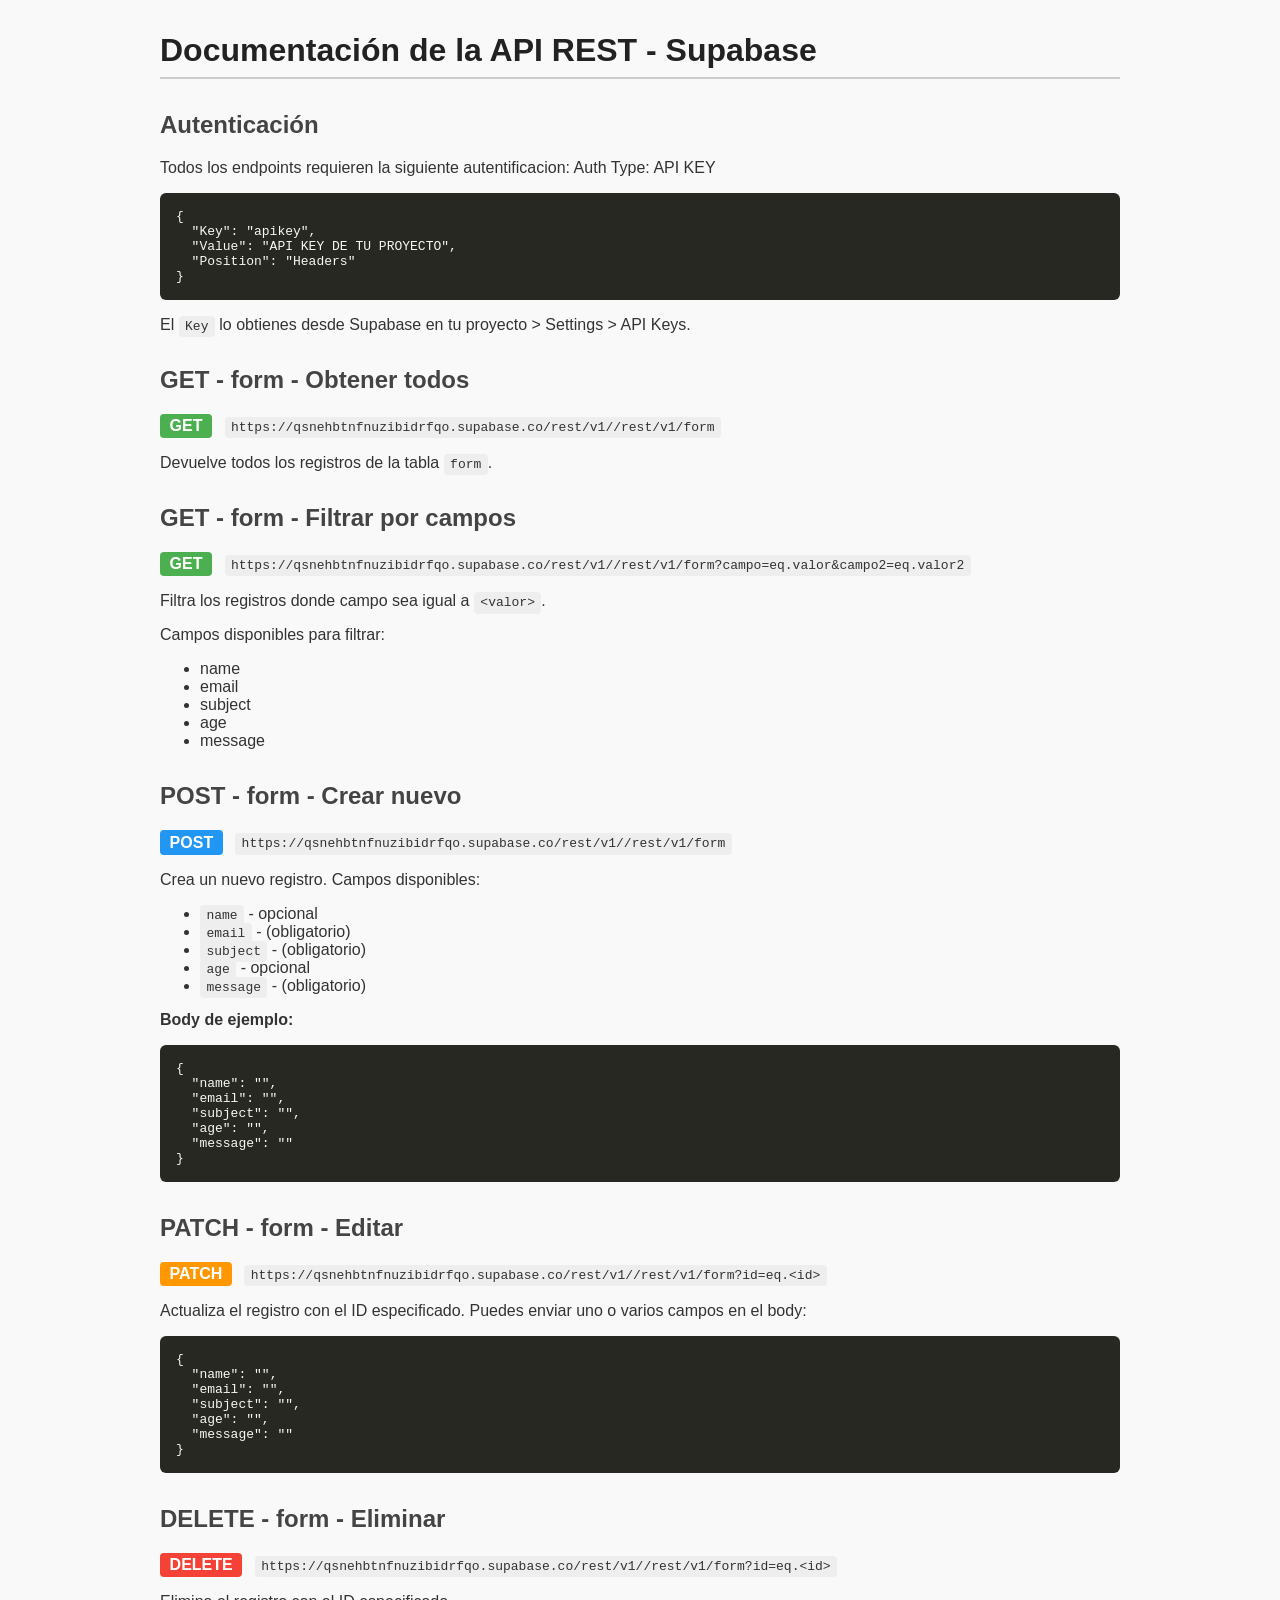
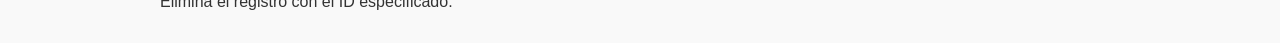
==== apidoc.html @ 04a36836 "added api docs" ====
<!DOCTYPE html>
<!-- saved from url=(0067)https://bootcamp-qa.github.io/ReportGenerator/documentacionapi.html -->
<html lang="es"><head><meta http-equiv="Content-Type" content="text/html; charset=UTF-8">
  
  <title>Documentación API Supabase</title>
  <style>
    body {
      font-family: 'Segoe UI', sans-serif;
      margin: 2rem auto;
      max-width: 960px;
      background: #f9f9f9;
      color: #333;
    }
    h1 { color: #222; border-bottom: 2px solid #ccc; padding-bottom: 0.5rem; }
    h2 { margin-top: 2rem; color: #444; }
    code { background: #eee; padding: 0.2rem 0.4rem; border-radius: 4px; }
    pre {
      background: #272822;
      color: #f8f8f2;
      padding: 1rem;
      border-radius: 6px;
      overflow-x: auto;
    }
    .method {
      display: inline-block;
      font-weight: bold;
      padding: 0.2rem 0.6rem;
      border-radius: 4px;
      margin-right: 0.5rem;
      color: white;
    }
    .GET { background: #4caf50; }
    .POST { background: #2196f3; }
    .PATCH { background: #ff9800; }
    .DELETE { background: #f44336; }

    label {
      display: block;
      margin-top: 1rem;
      font-weight: bold;
    }
    input[type=text] {
      width: 100%;
      padding: 0.5rem;
      font-size: 1rem;
      margin-top: 0.3rem;
      box-sizing: border-box;
    }
    button {
      margin-top: 1.5rem;
      padding: 0.6rem 1rem;
      font-size: 1rem;
      cursor: pointer;
    }
  </style>
</head>
<body>

<h1>Documentación de la API REST - Supabase</h1>

<form id="form" onsubmit="return false;" style="display: none;">
  <label for="tableName">Nombre de la tabla:</label>
  <input type="text" id="tableName" placeholder="clientes" required="">

  <label for="columns">Columnas (separadas por coma, * indica obligatorio):</label>
  <input type="text" id="columns" placeholder="nombre, telefono*, correo*" required="">

  <label for="baseUrl">Base URL:</label>
  <input type="text" id="baseUrl" placeholder="https://proyecto.supabase.co" required="">

  <button onclick="generate()">GENERAR DOCUMENTACION API</button>
</form>

<!-- Aquí pondremos la documentación generada -->
<div id="docs" style="margin-top:2rem;">
        <h2>Autenticación</h2>
    <p>Todos los endpoints requieren la siguiente autentificacion: Auth Type: API KEY</p>
    <pre>{
  "Key": "apikey",
  "Value": "API KEY DE TU PROYECTO",
  "Position": "Headers"
}</pre>
    <p>El <code>Key</code> lo obtienes desde Supabase en tu proyecto &gt; Settings &gt; API Keys.</p>
  
    <h2>GET - form - Obtener todos </h2>
    <p><span class="method GET">GET</span> <code>https://qsnehbtnfnuzibidrfqo.supabase.co/rest/v1//rest/v1/form</code></p>
    <p>Devuelve todos los registros de la tabla <code>form</code>.</p>

    <h2>GET - form - Filtrar por campos</h2>
    <p><span class="method GET">GET</span> <code>https://qsnehbtnfnuzibidrfqo.supabase.co/rest/v1//rest/v1/form?campo=eq.valor&amp;campo2=eq.valor2</code></p>
    <p>Filtra los registros donde campo sea igual a <code>&lt;valor&gt;</code>.</p>
    <p>Campos disponibles para filtrar:</p>
    <ul>
      <li>name</li><li>email</li><li>subject</li><li>age</li><li>message</li>
    </ul>

    <h2>POST - form - Crear nuevo</h2>
    <p><span class="method POST">POST</span> <code>https://qsnehbtnfnuzibidrfqo.supabase.co/rest/v1//rest/v1/form</code></p>
    <p>Crea un nuevo registro. Campos disponibles:</p>
    <ul>
      <li><code>name</code> - opcional</li><li><code>email</code> -  (obligatorio)</li><li><code>subject</code> -  (obligatorio)</li><li><code>age</code> - opcional</li><li><code>message</code> -  (obligatorio)</li>
    </ul>
    <p><strong>Body de ejemplo:</strong></p>
    <pre>{
  "name": "",
  "email": "",
  "subject": "",
  "age": "",
  "message": ""
}</pre>

    <h2>PATCH - form - Editar </h2>
    <p><span class="method PATCH">PATCH</span> <code>https://qsnehbtnfnuzibidrfqo.supabase.co/rest/v1//rest/v1/form?id=eq.&lt;id&gt;</code></p>
    <p>Actualiza el registro con el ID especificado. Puedes enviar uno o varios campos en el body:</p>
    <pre>{
  "name": "<nuevo string="">",
  "email": "<nuevo string="">",
  "subject": "<nuevo string="">",
  "age": "<nuevo string="">",
  "message": "<nuevo string="">"
}</nuevo></nuevo></nuevo></nuevo></nuevo></pre>

    <h2>DELETE - form - Eliminar </h2>
    <p><span class="method DELETE">DELETE</span> <code>https://qsnehbtnfnuzibidrfqo.supabase.co/rest/v1//rest/v1/form?id=eq.&lt;id&gt;</code></p>
    <p>Elimina el registro con el ID especificado.</p>


  </div>

<script>
function generate() {
  let tableName = document.getElementById('tableName').value.trim() || 'clientes';
  const columnsRaw = document.getElementById('columns').value.trim();
  const baseUrlRaw = document.getElementById('baseUrl').value.trim() || 'https://<TU_PROYECTO>.supabase.co';

  // Procesar columnas
  const colsArr = columnsRaw.split(',').map(c => c.trim()).filter(c => c.length > 0);

  const columns = colsArr.map(col => {
    let required = false;
    let name = col;
    if (col.endsWith('*')) {
      required = true;
      name = col.slice(0, -1).trim();
    }
    return { name, type: "string", required };
  });

  const baseUrl = `${baseUrlRaw}/rest/v1/${tableName}`;

  function generatePostBody() {
    const obj = {};
    columns.forEach(col => {
      if (col.name !== "id") {
        obj[col.name] = "";
      }
    });
    return JSON.stringify(obj, null, 2);
  }

  function generatePatchBody() {
    const obj = {};
    columns.forEach(col => {
      if (col.name !== "id") {
        obj[col.name] = `<nuevo ${col.type}>`;
      }
    });
    return JSON.stringify(obj, null, 2);
  }

  // Construir el HTML para la documentación
  let html = `
        <h2>Autenticación</h2>
    <p>Todos los endpoints requieren la siguiente autentificacion: Auth Type: API KEY</p>
    <pre>{
  "Key": "apikey",
  "Value": "API KEY DE TU PROYECTO",
  "Position": "Headers"
}</pre>
    <p>El <code>Key</code> lo obtienes desde Supabase en tu proyecto &gt; Settings &gt; API Keys.</p>
  
    <h2>GET - ${tableName} - Obtener todos </h2>
    <p><span class="method GET">GET</span> <code>${baseUrl}</code></p>
    <p>Devuelve todos los registros de la tabla <code>${tableName}</code>.</p>

    <h2>GET - ${tableName} - Filtrar por campos</h2>
    <p><span class="method GET">GET</span> <code>${baseUrl}?campo=eq.valor&campo2=eq.valor2</code></p>
    <p>Filtra los registros donde campo sea igual a <code>&lt;valor&gt;</code>.</p>
    <p>Campos disponibles para filtrar:</p>
    <ul>
      ${columns.map(col => `<li>${col.name}</li>`).join('')}
    </ul>

    <h2>POST - ${tableName} - Crear nuevo</h2>
    <p><span class="method POST">POST</span> <code>${baseUrl}</code></p>
    <p>Crea un nuevo registro. Campos disponibles:</p>
    <ul>
      ${columns.filter(c => c.name !== 'id').map(col => `<li><code>${col.name}</code> - ${col.required ? " (obligatorio)" : "opcional"}</li>`).join('')}
    </ul>
    <p><strong>Body de ejemplo:</strong></p>
    <pre>${generatePostBody()}</pre>

    <h2>PATCH - ${tableName} - Editar </h2>
    <p><span class="method PATCH">PATCH</span> <code>${baseUrl}?id=eq.&lt;id&gt;</code></p>
    <p>Actualiza el registro con el ID especificado. Puedes enviar uno o varios campos en el body:</p>
    <pre>${generatePatchBody()}</pre>

    <h2>DELETE - ${tableName} - Eliminar </h2>
    <p><span class="method DELETE">DELETE</span> <code>${baseUrl}?id=eq.&lt;id&gt;</code></p>
    <p>Elimina el registro con el ID especificado.</p>


  `;

  document.getElementById('docs').innerHTML = html;
   document.getElementById('form').style.display = 'none';
  
}


</script>




</body></html>
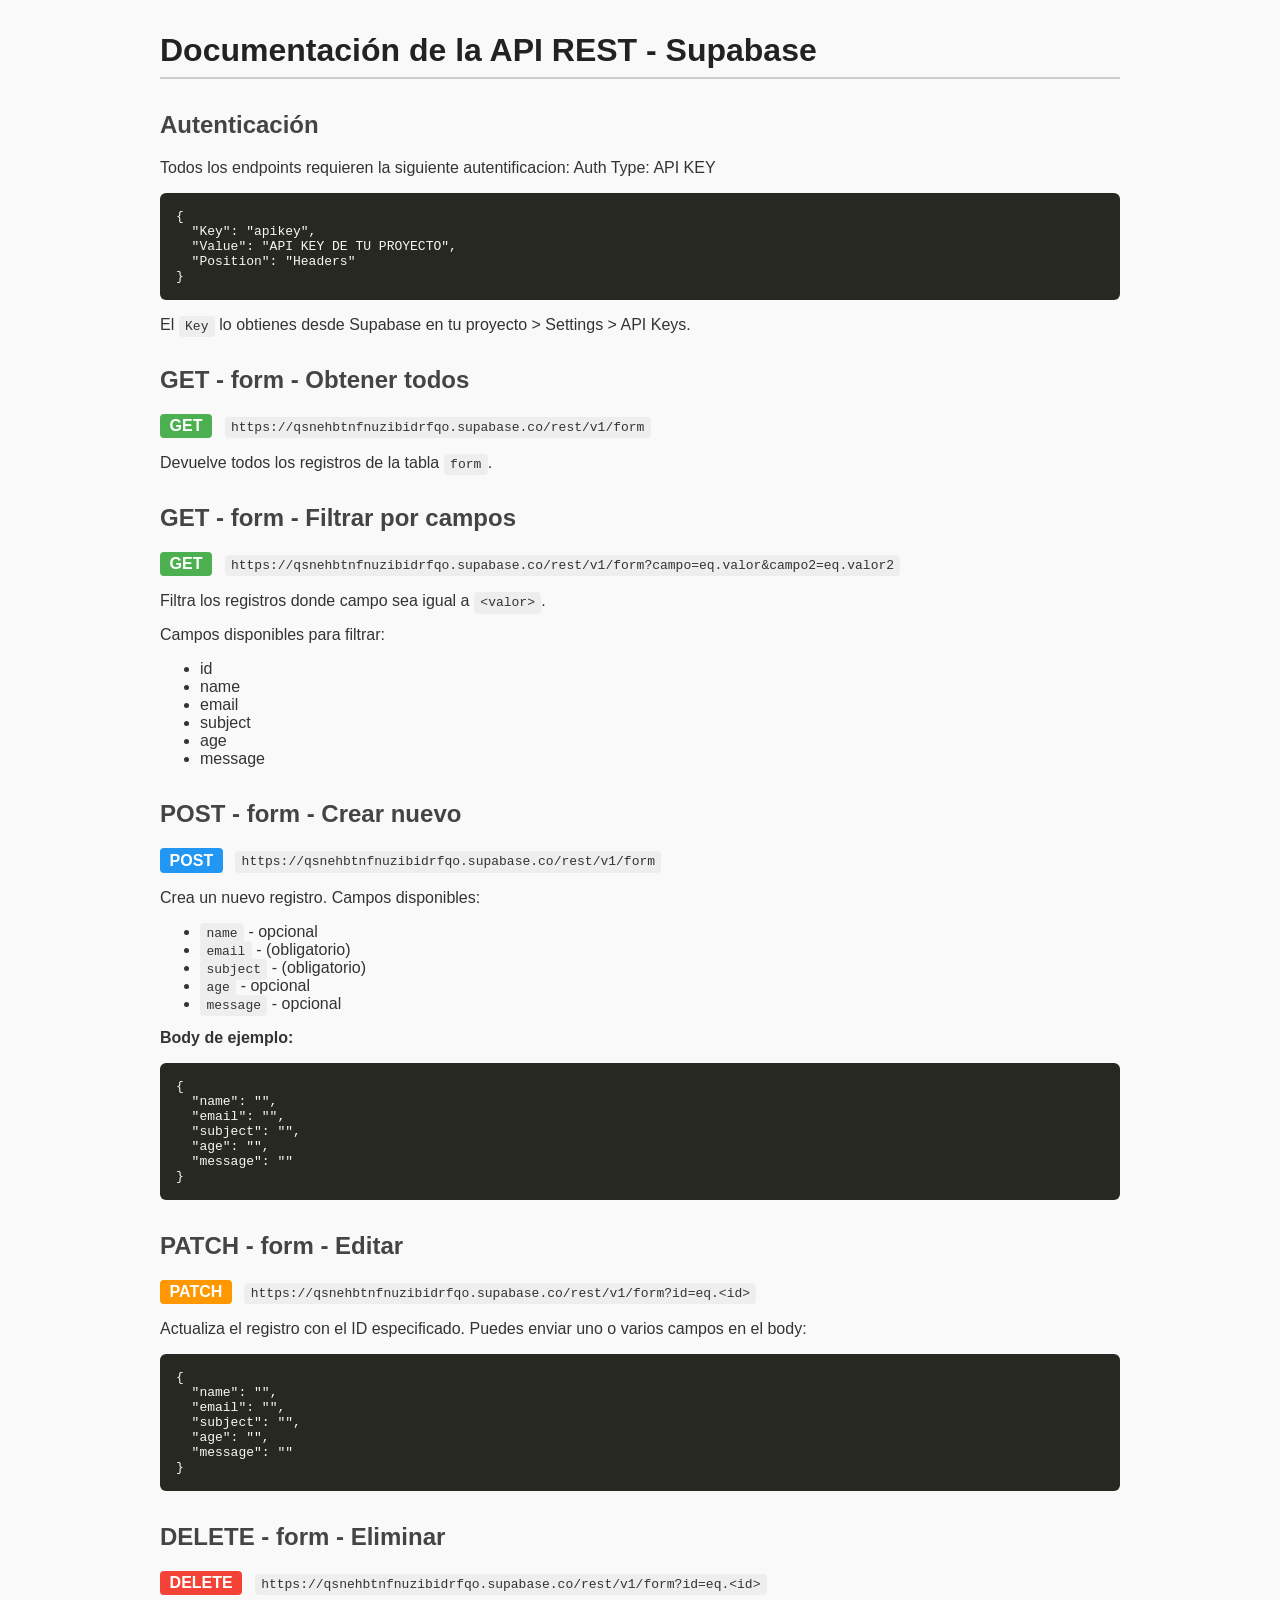
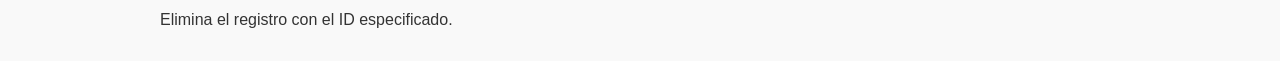
==== commit 0d19f5f6: "update apidoc" ====
--- a/apidoc.html
+++ b/apidoc.html
@@ -83,22 +83,22 @@
     <p>El <code>Key</code> lo obtienes desde Supabase en tu proyecto &gt; Settings &gt; API Keys.</p>
   
     <h2>GET - form - Obtener todos </h2>
-    <p><span class="method GET">GET</span> <code>https://qsnehbtnfnuzibidrfqo.supabase.co/rest/v1//rest/v1/form</code></p>
+    <p><span class="method GET">GET</span> <code>https://qsnehbtnfnuzibidrfqo.supabase.co/rest/v1/form</code></p>
     <p>Devuelve todos los registros de la tabla <code>form</code>.</p>
 
     <h2>GET - form - Filtrar por campos</h2>
-    <p><span class="method GET">GET</span> <code>https://qsnehbtnfnuzibidrfqo.supabase.co/rest/v1//rest/v1/form?campo=eq.valor&amp;campo2=eq.valor2</code></p>
+    <p><span class="method GET">GET</span> <code>https://qsnehbtnfnuzibidrfqo.supabase.co/rest/v1/form?campo=eq.valor&amp;campo2=eq.valor2</code></p>
     <p>Filtra los registros donde campo sea igual a <code>&lt;valor&gt;</code>.</p>
     <p>Campos disponibles para filtrar:</p>
     <ul>
-      <li>name</li><li>email</li><li>subject</li><li>age</li><li>message</li>
+      <li>id</li><li>name</li><li>email</li><li>subject</li><li>age</li><li>message</li>
     </ul>
 
     <h2>POST - form - Crear nuevo</h2>
-    <p><span class="method POST">POST</span> <code>https://qsnehbtnfnuzibidrfqo.supabase.co/rest/v1//rest/v1/form</code></p>
+    <p><span class="method POST">POST</span> <code>https://qsnehbtnfnuzibidrfqo.supabase.co/rest/v1/form</code></p>
     <p>Crea un nuevo registro. Campos disponibles:</p>
     <ul>
-      <li><code>name</code> - opcional</li><li><code>email</code> -  (obligatorio)</li><li><code>subject</code> -  (obligatorio)</li><li><code>age</code> - opcional</li><li><code>message</code> -  (obligatorio)</li>
+      <li><code>name</code> - opcional</li><li><code>email</code> -  (obligatorio)</li><li><code>subject</code> -  (obligatorio)</li><li><code>age</code> - opcional</li><li><code>message</code> - opcional</li>
     </ul>
     <p><strong>Body de ejemplo:</strong></p>
     <pre>{
@@ -110,7 +110,7 @@
 }</pre>
 
     <h2>PATCH - form - Editar </h2>
-    <p><span class="method PATCH">PATCH</span> <code>https://qsnehbtnfnuzibidrfqo.supabase.co/rest/v1//rest/v1/form?id=eq.&lt;id&gt;</code></p>
+    <p><span class="method PATCH">PATCH</span> <code>https://qsnehbtnfnuzibidrfqo.supabase.co/rest/v1/form?id=eq.&lt;id&gt;</code></p>
     <p>Actualiza el registro con el ID especificado. Puedes enviar uno o varios campos en el body:</p>
     <pre>{
   "name": "<nuevo string="">",
@@ -121,7 +121,7 @@
 }</nuevo></nuevo></nuevo></nuevo></nuevo></pre>
 
     <h2>DELETE - form - Eliminar </h2>
-    <p><span class="method DELETE">DELETE</span> <code>https://qsnehbtnfnuzibidrfqo.supabase.co/rest/v1//rest/v1/form?id=eq.&lt;id&gt;</code></p>
+    <p><span class="method DELETE">DELETE</span> <code>https://qsnehbtnfnuzibidrfqo.supabase.co/rest/v1/form?id=eq.&lt;id&gt;</code></p>
     <p>Elimina el registro con el ID especificado.</p>
 
 
